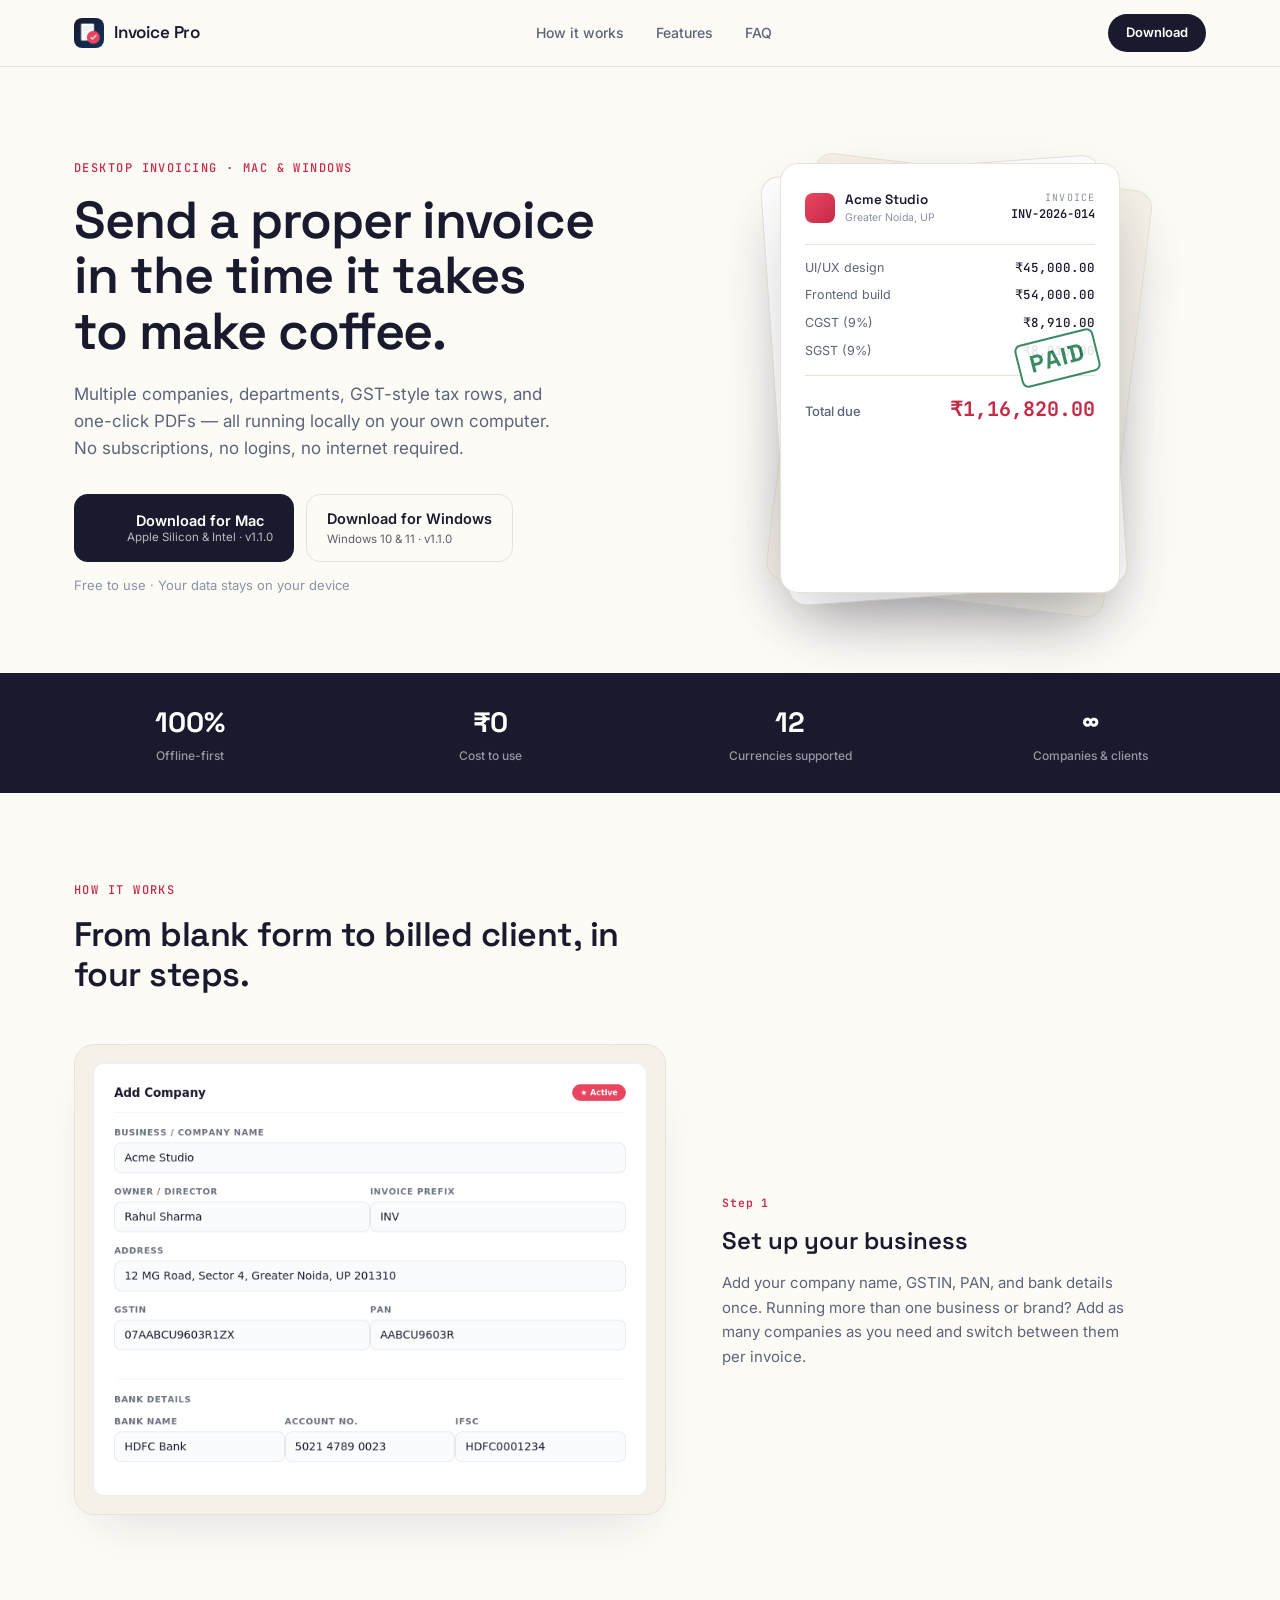
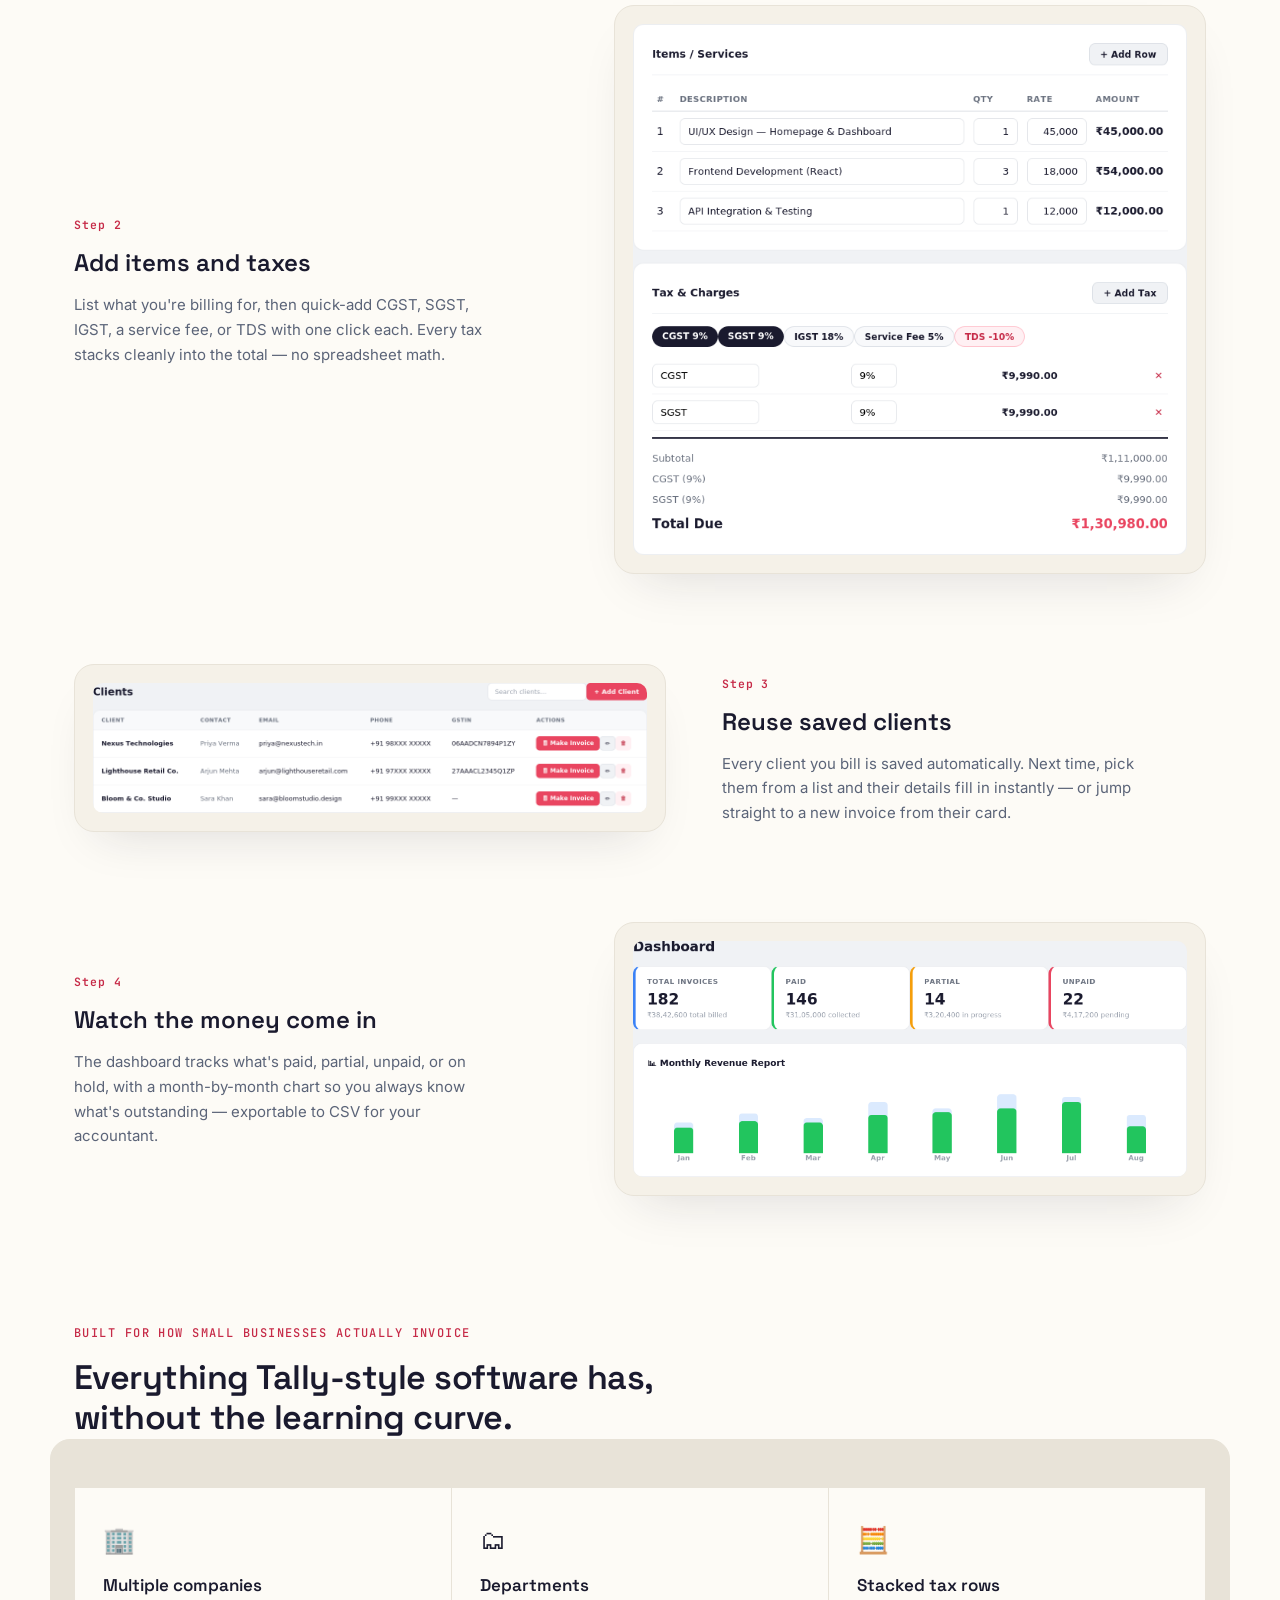
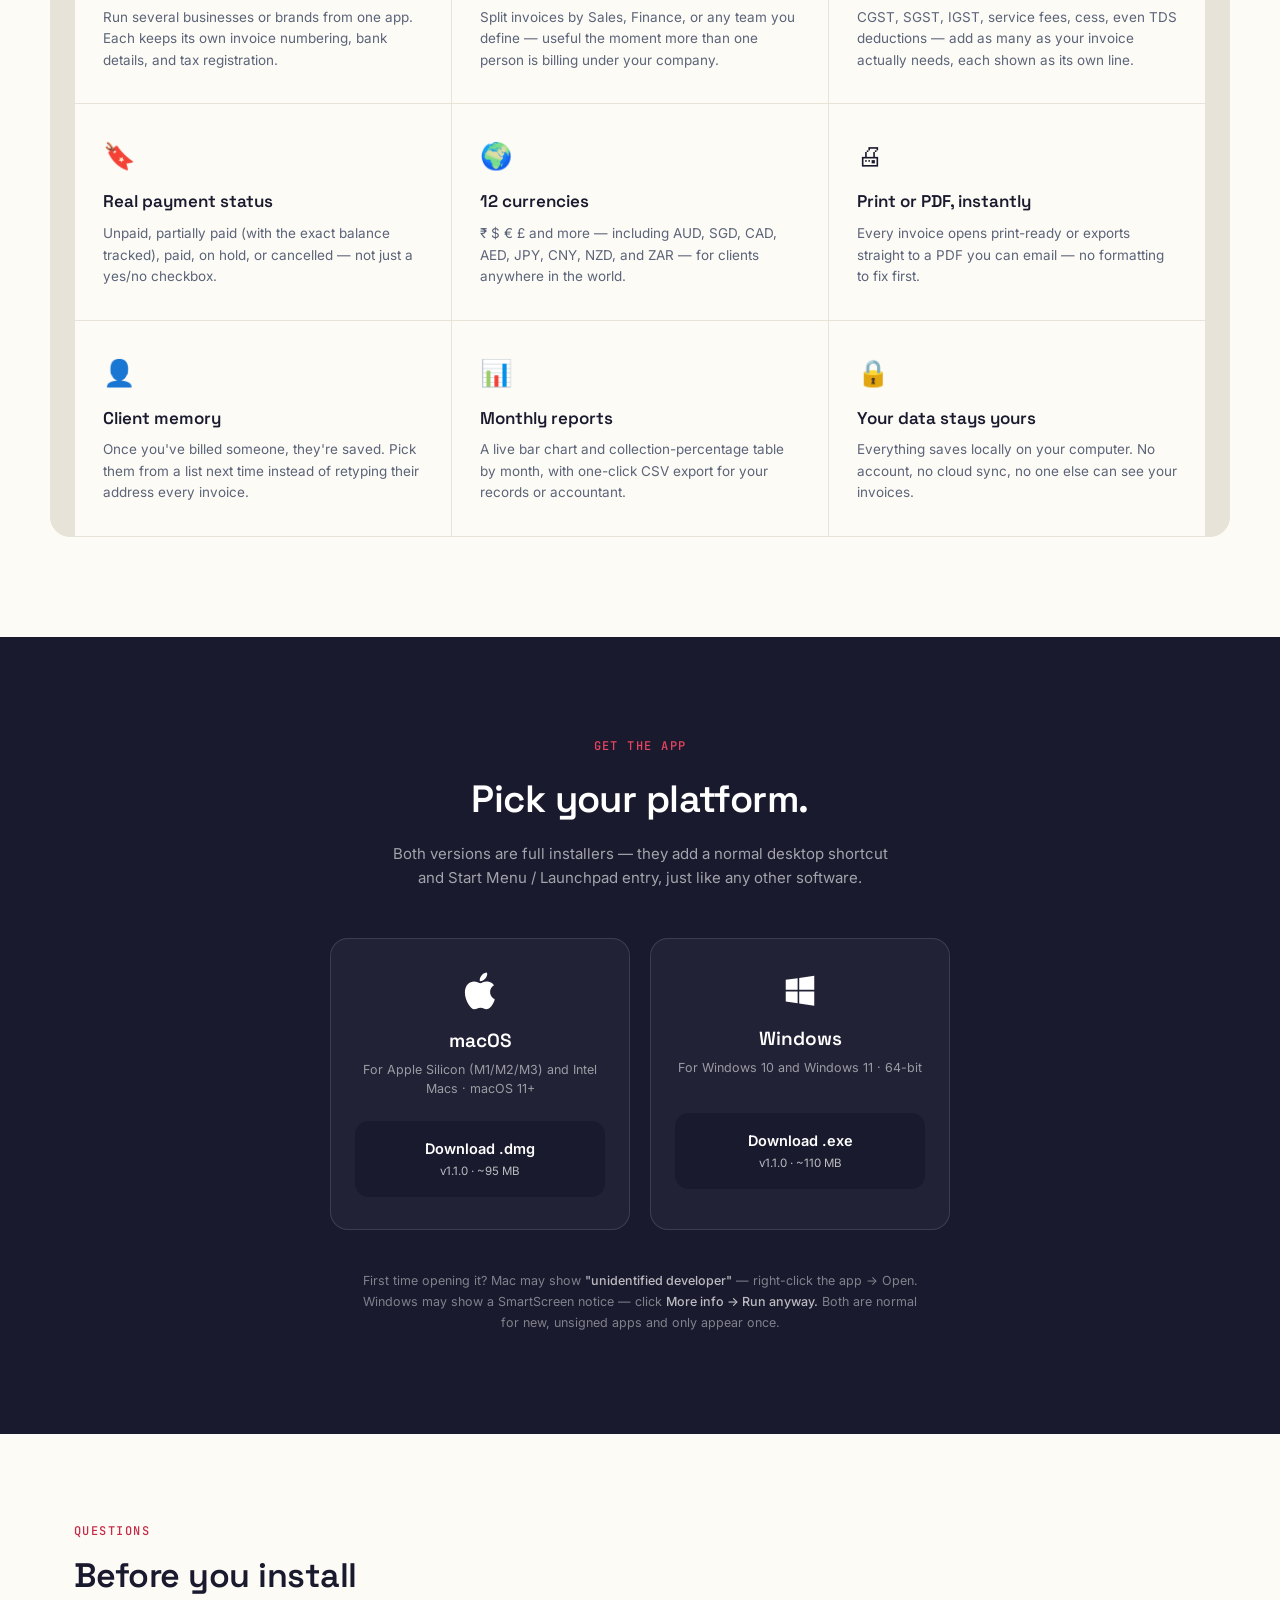
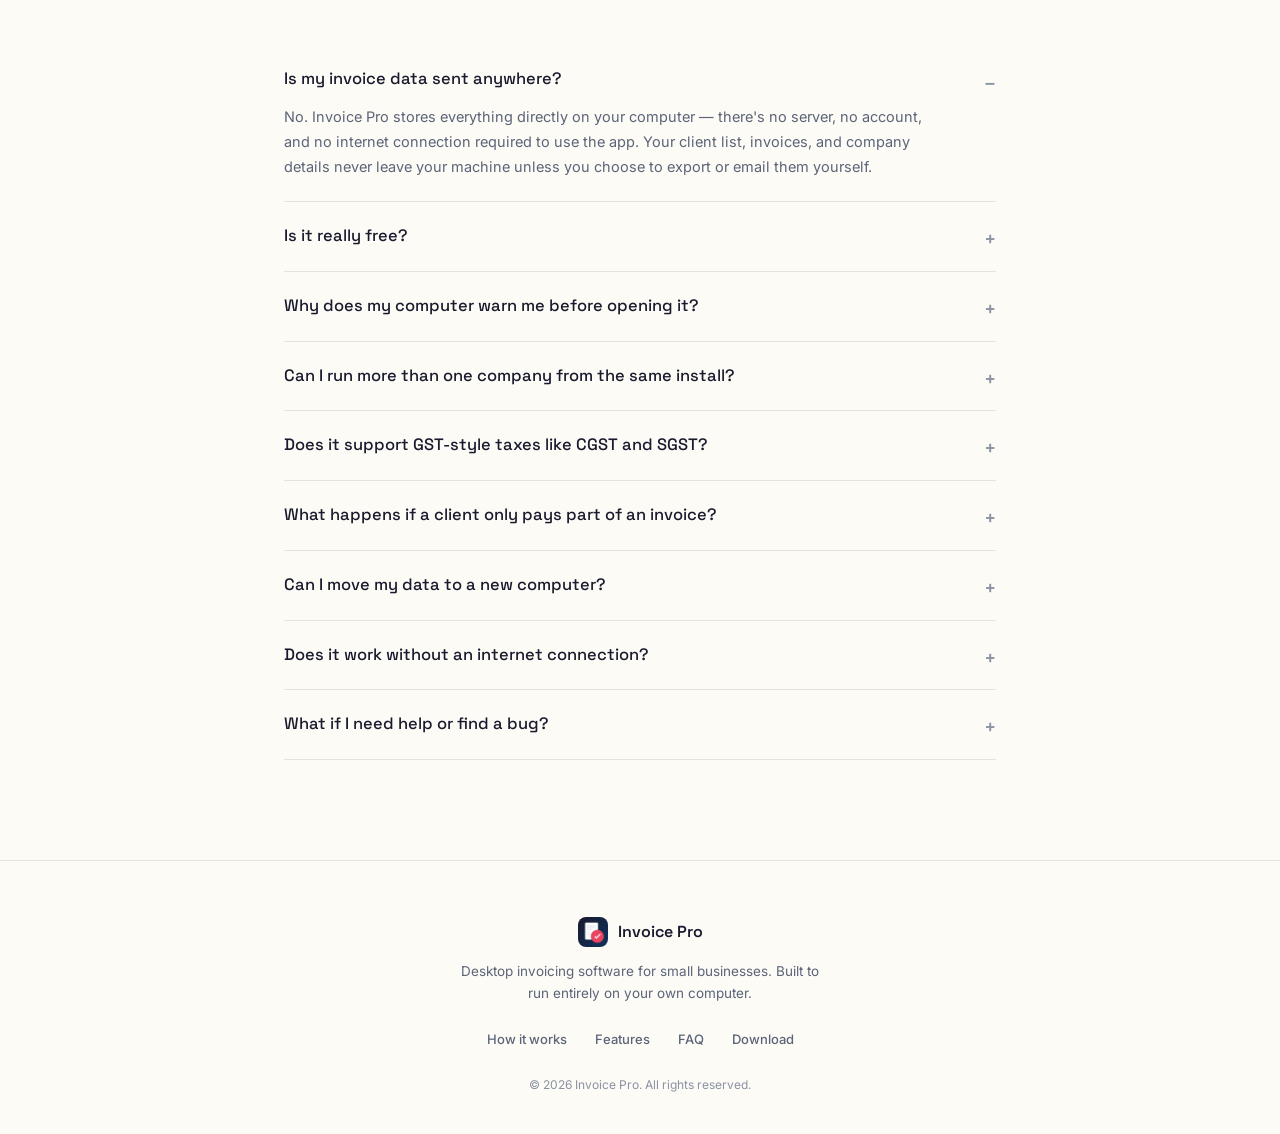
==== index.html @ 3a015b9b "Initial website" ====
<!DOCTYPE html>
<html lang="en">
<head>
<meta charset="UTF-8">
<meta name="viewport" content="width=device-width, initial-scale=1.0">
<title>Invoice Pro — Invoicing software for Mac & Windows</title>
<meta name="description" content="Invoice Pro is a desktop invoicing app for small businesses. Multiple companies, departments, GST-ready tax rows, and one-click PDF — all stored locally on your computer.">
<link rel="icon" type="image/png" sizes="32x32" href="assets/favicon-32.png">
<link rel="icon" type="image/png" sizes="16x16" href="assets/favicon-16.png">
<link rel="apple-touch-icon" href="assets/apple-touch-icon.png">
<link rel="preconnect" href="https://fonts.googleapis.com">
<link rel="preconnect" href="https://fonts.gstatic.com" crossorigin>
<link href="https://fonts.googleapis.com/css2?family=Space+Grotesk:wght@400;500;600;700&family=Inter:wght@400;500;600;700;800&family=JetBrains+Mono:wght@400;500;600&display=swap" rel="stylesheet">
<link rel="stylesheet" href="styles.css">
</head>
<body>

<!-- ═══════════════ NAV ═══════════════ -->
<header class="site-nav">
  <div class="nav-inner">
    <a href="#top" class="nav-brand">
      <img src="assets/logo.png" alt="" class="nav-logo">
      <span>Invoice Pro</span>
    </a>
    <nav class="nav-links">
      <a href="#how-it-works">How it works</a>
      <a href="#features">Features</a>
      <a href="#faq">FAQ</a>
    </nav>
    <a href="#download" class="nav-cta">Download</a>
  </div>
</header>

<main id="top">

  <!-- ═══════════════ HERO ═══════════════ -->
  <section class="hero">
    <div class="hero-inner">
      <div class="hero-copy">
        <p class="eyebrow">Desktop invoicing · Mac &amp; Windows</p>
        <h1>Send a proper invoice<br>in the time it takes<br>to make coffee.</h1>
        <p class="hero-sub">Multiple companies, departments, GST-style tax rows, and one-click PDFs — all running locally on your own computer. No subscriptions, no logins, no internet required.</p>

        <div class="hero-actions">
          <button class="btn-download primary" id="primary-download">
            <svg class="os-icon" id="primary-os-icon" viewBox="0 0 24 24" fill="none"><path d="M0 0h24v24H0z" fill="none"/></svg>
            <span>
              <strong id="primary-download-label">Download for Mac</strong>
              <small id="primary-download-sub">Apple Silicon &amp; Intel · v1.1.0</small>
            </span>
          </button>
          <a href="#download" class="btn-download secondary" id="secondary-download">
            <span>
              <strong id="secondary-download-label">Download for Windows</strong>
              <small>Windows 10 &amp; 11 · v1.1.0</small>
            </span>
          </a>
        </div>
        <p class="hero-note">Free to use · Your data stays on your device</p>
      </div>

      <div class="hero-visual" aria-hidden="true">
        <div class="ledger-stack">
          <div class="ledger-sheet sheet-back"></div>
          <div class="ledger-sheet sheet-mid"></div>
          <div class="invoice-card" id="hero-invoice">
            <div class="ic-head">
              <div class="ic-brand">
                <div class="ic-logo"></div>
                <div>
                  <div class="ic-bizname">Acme Studio</div>
                  <div class="ic-bizline">Greater Noida, UP</div>
                </div>
              </div>
              <div class="ic-title">
                <div class="ic-invoice-word">INVOICE</div>
                <div class="ic-num">INV-2026-014</div>
              </div>
            </div>
            <div class="ic-rows">
              <div class="ic-row"><span>UI/UX design</span><span class="ic-amt" data-final="₹45,000.00">₹0.00</span></div>
              <div class="ic-row"><span>Frontend build</span><span class="ic-amt" data-final="₹54,000.00">₹0.00</span></div>
              <div class="ic-row"><span>CGST (9%)</span><span class="ic-amt" data-final="₹8,910.00">₹0.00</span></div>
              <div class="ic-row"><span>SGST (9%)</span><span class="ic-amt" data-final="₹8,910.00">₹0.00</span></div>
            </div>
            <div class="ic-total-wrap">
              <div class="ic-total-row">
                <span>Total due</span>
                <span class="ic-total-amt" data-final="₹1,16,820.00">₹0.00</span>
              </div>
              <div class="ic-stamp" id="ic-stamp">PAID</div>
            </div>
          </div>
        </div>
      </div>
    </div>
  </section>

  <!-- ═══════════════ TRUST STRIP ═══════════════ -->
  <section class="trust-strip">
    <div class="trust-inner">
      <div class="trust-item"><span class="trust-num">100%</span><span>Offline-first</span></div>
      <div class="trust-item"><span class="trust-num">₹0</span><span>Cost to use</span></div>
      <div class="trust-item"><span class="trust-num">12</span><span>Currencies supported</span></div>
      <div class="trust-item"><span class="trust-num">∞</span><span>Companies &amp; clients</span></div>
    </div>
  </section>

  <!-- ═══════════════ HOW IT WORKS ═══════════════ -->
  <section class="how" id="how-it-works">
    <div class="section-head">
      <p class="eyebrow">How it works</p>
      <h2>From blank form to billed client, in four steps.</h2>
    </div>

    <div class="how-grid">
      <div class="how-step">
        <div class="how-frame">
          <img src="assets/snippet-company.png" alt="Setting up a company profile with name, GST number, and bank details">
        </div>
        <div class="how-text">
          <span class="how-tag">Step 1</span>
          <h3>Set up your business</h3>
          <p>Add your company name, GSTIN, PAN, and bank details once. Running more than one business or brand? Add as many companies as you need and switch between them per invoice.</p>
        </div>
      </div>

      <div class="how-step reverse">
        <div class="how-frame">
          <img src="assets/snippet-items-tax.png" alt="Adding line items and tax rows like CGST and SGST with quick-add buttons">
        </div>
        <div class="how-text">
          <span class="how-tag">Step 2</span>
          <h3>Add items and taxes</h3>
          <p>List what you're billing for, then quick-add CGST, SGST, IGST, a service fee, or TDS with one click each. Every tax stacks cleanly into the total — no spreadsheet math.</p>
        </div>
      </div>

      <div class="how-step">
        <div class="how-frame">
          <img src="assets/snippet-clients.png" alt="Client directory showing saved clients with a Make Invoice button">
        </div>
        <div class="how-text">
          <span class="how-tag">Step 3</span>
          <h3>Reuse saved clients</h3>
          <p>Every client you bill is saved automatically. Next time, pick them from a list and their details fill in instantly — or jump straight to a new invoice from their card.</p>
        </div>
      </div>

      <div class="how-step reverse">
        <div class="how-frame">
          <img src="assets/snippet-dashboard.png" alt="Dashboard showing monthly revenue chart and collection percentage">
        </div>
        <div class="how-text">
          <span class="how-tag">Step 4</span>
          <h3>Watch the money come in</h3>
          <p>The dashboard tracks what's paid, partial, unpaid, or on hold, with a month-by-month chart so you always know what's outstanding — exportable to CSV for your accountant.</p>
        </div>
      </div>
    </div>
  </section>

  <!-- ═══════════════ FEATURES ═══════════════ -->
  <section class="features" id="features">
    <div class="section-head">
      <p class="eyebrow">Built for how small businesses actually invoice</p>
      <h2>Everything Tally-style software has,<br>without the learning curve.</h2>
    </div>

    <div class="feature-grid">
      <div class="feature-card">
        <div class="feature-icon">🏢</div>
        <h3>Multiple companies</h3>
        <p>Run several businesses or brands from one app. Each keeps its own invoice numbering, bank details, and tax registration.</p>
      </div>
      <div class="feature-card">
        <div class="feature-icon">🗂</div>
        <h3>Departments</h3>
        <p>Split invoices by Sales, Finance, or any team you define — useful the moment more than one person is billing under your company.</p>
      </div>
      <div class="feature-card">
        <div class="feature-icon">🧮</div>
        <h3>Stacked tax rows</h3>
        <p>CGST, SGST, IGST, service fees, cess, even TDS deductions — add as many as your invoice actually needs, each shown as its own line.</p>
      </div>
      <div class="feature-card">
        <div class="feature-icon">🔖</div>
        <h3>Real payment status</h3>
        <p>Unpaid, partially paid (with the exact balance tracked), paid, on hold, or cancelled — not just a yes/no checkbox.</p>
      </div>
      <div class="feature-card">
        <div class="feature-icon">🌍</div>
        <h3>12 currencies</h3>
        <p>₹ $ € £ and more — including AUD, SGD, CAD, AED, JPY, CNY, NZD, and ZAR — for clients anywhere in the world.</p>
      </div>
      <div class="feature-card">
        <div class="feature-icon">🖨</div>
        <h3>Print or PDF, instantly</h3>
        <p>Every invoice opens print-ready or exports straight to a PDF you can email — no formatting to fix first.</p>
      </div>
      <div class="feature-card">
        <div class="feature-icon">👤</div>
        <h3>Client memory</h3>
        <p>Once you've billed someone, they're saved. Pick them from a list next time instead of retyping their address every invoice.</p>
      </div>
      <div class="feature-card">
        <div class="feature-icon">📊</div>
        <h3>Monthly reports</h3>
        <p>A live bar chart and collection-percentage table by month, with one-click CSV export for your records or accountant.</p>
      </div>
      <div class="feature-card">
        <div class="feature-icon">🔒</div>
        <h3>Your data stays yours</h3>
        <p>Everything saves locally on your computer. No account, no cloud sync, no one else can see your invoices.</p>
      </div>
    </div>
  </section>

  <!-- ═══════════════ DOWNLOAD ═══════════════ -->
  <section class="download" id="download">
    <div class="download-inner">
      <p class="eyebrow">Get the app</p>
      <h2>Pick your platform.</h2>
      <p class="download-sub">Both versions are full installers — they add a normal desktop shortcut and Start Menu / Launchpad entry, just like any other software.</p>

      <div class="download-cards">
        <div class="download-card">
          <div class="dl-icon">
            <svg viewBox="0 0 24 24" fill="currentColor" width="40" height="40"><path d="M16.365 1.43c0 1.14-.493 2.27-1.177 3.08-.744.9-2.01 1.59-3.013 1.59-.12 0-.23-.02-.3-.03-.014-.1-.04-.34-.04-.6 0-1.14.572-2.27 1.207-2.98.766-.86 2.103-1.51 3.07-1.55.027.13.053.33.053.49zm4.565 15.71c-.03.07-.463 1.58-1.518 3.12-.945 1.34-1.94 2.71-3.43 2.71-1.517 0-1.9-.88-3.63-.88-1.698 0-2.302.91-3.67.91-1.377 0-2.332-1.26-3.428-2.8-1.287-1.82-2.323-4.63-2.323-7.28 0-4.28 2.797-6.55 5.552-6.55 1.448 0 2.675.95 3.6.95.865 0 2.235-1.01 3.902-1.01.633 0 2.91.06 4.41 2.19-.116.075-2.336 1.36-2.336 4.05 0 3.1 2.694 4.2 2.78 4.23-.02.054-.43 1.46-1.42 2.91" /></svg>
          </div>
          <h3>macOS</h3>
          <p>For Apple Silicon (M1/M2/M3) and Intel Macs · macOS 11+</p>
          <a href="https://github.com/Gaganthegr8/invoice-pro-website/releases/download/v1.1.0/Invoice-Pro-1.1.0.dmg" class="btn-download primary full" id="mac-download-link">
            <strong>Download .dmg</strong>
            <small>v1.1.0 · ~95 MB</small>
          </a>
        </div>

        <div class="download-card">
          <div class="dl-icon">
            <svg viewBox="0 0 24 24" fill="currentColor" width="38" height="38"><path d="M3 5.5l7.5-1v7.4H3V5.5zm8.5-1.13L21 3v8.9H11.5V4.37zM3 12.9h7.5v7.4l-7.5-1.06v-6.34zM11.5 13h9.5v8.9l-9.5-1.34V13z"/></svg>
          </div>
          <h3>Windows</h3>
          <p>For Windows 10 and Windows 11 · 64-bit</p>
          <a href="https://github.com/Gaganthegr8/invoice-pro-website/releases/download/v1.1.0/Invoice-Pro-Setup-1.1.0.exe" class="btn-download primary full" id="win-download-link">
            <strong>Download .exe</strong>
            <small>v1.1.0 · ~110 MB</small>
          </a>
        </div>
      </div>

      <p class="download-footnote">
        First time opening it? Mac may show <em>"unidentified developer"</em> — right-click the app → Open. Windows may show a SmartScreen notice — click <em>More info → Run anyway.</em> Both are normal for new, unsigned apps and only appear once.
      </p>
    </div>
  </section>

  <!-- ═══════════════ FAQ ═══════════════ -->
  <section class="faq" id="faq">
    <div class="section-head">
      <p class="eyebrow">Questions</p>
      <h2>Before you install</h2>
    </div>

    <div class="faq-list">

      <details class="faq-item" open>
        <summary>Is my invoice data sent anywhere?</summary>
        <div class="faq-body">No. Invoice Pro stores everything directly on your computer — there's no server, no account, and no internet connection required to use the app. Your client list, invoices, and company details never leave your machine unless you choose to export or email them yourself.</div>
      </details>

      <details class="faq-item">
        <summary>Is it really free?</summary>
        <div class="faq-body">Yes — there's no subscription, no per-invoice fee, and no feature paywall. Download it, install it, and use it for as many companies, clients, and invoices as you need.</div>
      </details>

      <details class="faq-item">
        <summary>Why does my computer warn me before opening it?</summary>
        <div class="faq-body">Both Mac and Windows show a one-time warning for apps that aren't registered with a paid developer certificate. This is common for small, independent software and doesn't mean anything is wrong — on Mac, right-click the app and choose Open; on Windows, click "More info" then "Run anyway" in the SmartScreen prompt. You'll only see this the first time.</div>
      </details>

      <details class="faq-item">
        <summary>Can I run more than one company from the same install?</summary>
        <div class="faq-body">Yes. Add as many companies as you need under the Companies page — each one keeps its own name, address, GSTIN, bank details, and invoice numbering, so you can switch between them when creating a new invoice.</div>
      </details>

      <details class="faq-item">
        <summary>Does it support GST-style taxes like CGST and SGST?</summary>
        <div class="faq-body">Yes. The invoice form has one-click quick-add buttons for CGST, SGST, IGST, UGST, Cess, a generic service fee, and TDS (entered as a negative percentage so it deducts correctly). You can also add a fully custom tax with any name and percentage.</div>
      </details>

      <details class="faq-item">
        <summary>What happens if a client only pays part of an invoice?</summary>
        <div class="faq-body">Set the invoice status to "Partially Paid" and enter the amount received — the app calculates and displays the remaining balance both on screen and on the printed invoice, and reflects it in your dashboard totals.</div>
      </details>

      <details class="faq-item">
        <summary>Can I move my data to a new computer?</summary>
        <div class="faq-body">Use the "Backup Data" button in the sidebar to export everything to a single file. You can keep that as a safety copy or bring it with you when setting up the app on another machine.</div>
      </details>

      <details class="faq-item">
        <summary>Does it work without an internet connection?</summary>
        <div class="faq-body">Yes, fully. Every feature — invoices, clients, companies, reports, PDF export, and printing — works completely offline.</div>
      </details>

      <details class="faq-item">
        <summary>What if I need help or find a bug?</summary>
        <div class="faq-body">Reach out at <a href="mailto:support@yourdomain.com">support@yourdomain.com</a> — replace this with your real support email before launch.</div>
      </details>

    </div>
  </section>

</main>

<!-- ═══════════════ FOOTER ═══════════════ -->
<footer class="site-footer">
  <div class="footer-inner">
    <div class="footer-brand">
      <img src="assets/logo.png" alt="" class="nav-logo">
      <span>Invoice Pro</span>
    </div>
    <p class="footer-tag">Desktop invoicing software for small businesses. Built to run entirely on your own computer.</p>
    <div class="footer-links">
      <a href="#how-it-works">How it works</a>
      <a href="#features">Features</a>
      <a href="#faq">FAQ</a>
      <a href="#download">Download</a>
    </div>
    <p class="footer-copy">© 2026 Invoice Pro. All rights reserved.</p>
  </div>
</footer>

<script src="script.js"></script>
</body>
</html>
---- styles.css ----
/* ═══════════════ TOKENS ═══════════════ */
:root{
  --ink:#1a1a2e;
  --navy-deep:#16213e;
  --navy:#0f3460;
  --coral:#e94560;
  --coral-deep:#c62a47;
  --paper:#fdfbf6;
  --paper-dim:#f5f1e8;
  --slate:#5b6478;
  --slate-light:#8a92a3;
  --line:#e8e3d8;
  --success:#1f7a4d;
  --success-bg:#e7f4ec;

  --font-display:'Space Grotesk', sans-serif;
  --font-body:'Inter', sans-serif;
  --font-mono:'JetBrains Mono', monospace;

  --max-w:1180px;
}

*,*::before,*::after{box-sizing:border-box;margin:0;padding:0}
html{scroll-behavior:smooth}
body{
  font-family:var(--font-body);
  color:var(--ink);
  background:var(--paper);
  -webkit-font-smoothing:antialiased;
  line-height:1.5;
}
img{max-width:100%;display:block}
a{color:inherit;text-decoration:none}

@media (prefers-reduced-motion: reduce){
  *{animation-duration:0.01ms !important; animation-iteration-count:1 !important; transition-duration:0.01ms !important; scroll-behavior:auto !important;}
}

/* ═══════════════ NAV ═══════════════ */
.site-nav{
  position:sticky; top:0; z-index:100;
  background:rgba(253,251,246,0.88);
  backdrop-filter:blur(10px);
  border-bottom:1px solid var(--line);
}
.nav-inner{
  max-width:var(--max-w); margin:0 auto;
  display:flex; align-items:center; justify-content:space-between;
  padding:14px 24px;
}
.nav-brand{display:flex; align-items:center; gap:10px; font-family:var(--font-display); font-weight:600; font-size:17px; letter-spacing:-.01em}
.nav-logo{width:30px; height:30px; border-radius:8px}
.nav-links{display:flex; gap:32px}
.nav-links a{font-size:14px; font-weight:500; color:var(--slate); transition:color .15s}
.nav-links a:hover{color:var(--ink)}
.nav-cta{
  background:var(--ink); color:#fff; font-size:13px; font-weight:600;
  padding:9px 18px; border-radius:100px; transition:background .15s;
}
.nav-cta:hover{background:var(--coral)}

@media (max-width:760px){
  .nav-links{display:none}
}

/* ═══════════════ HERO ═══════════════ */
.hero{
  max-width:var(--max-w); margin:0 auto;
  padding:76px 24px 60px;
}
.hero-inner{
  display:grid; grid-template-columns:1.05fr 0.95fr; gap:56px; align-items:center;
}
.eyebrow{
  font-family:var(--font-mono); font-size:12px; font-weight:500;
  color:var(--coral-deep); text-transform:uppercase; letter-spacing:.12em;
  margin-bottom:16px;
}
.hero-copy h1{
  font-family:var(--font-display); font-size:52px; line-height:1.06;
  font-weight:600; letter-spacing:-.02em; color:var(--ink); margin-bottom:22px;
}
.hero-sub{
  font-size:17px; color:var(--slate); max-width:480px; margin-bottom:32px; line-height:1.6;
}
.hero-actions{display:flex; flex-wrap:wrap; gap:12px; margin-bottom:14px}
.hero-note{font-size:13px; color:var(--slate-light)}

.btn-download{
  display:flex; align-items:center; gap:10px;
  padding:13px 20px; border-radius:14px;
  border:1.5px solid transparent; cursor:pointer;
  font-family:var(--font-body); transition:all .15s;
}
.btn-download.primary{background:var(--ink); color:#fff}
.btn-download.primary:hover{background:var(--coral); transform:translateY(-1px)}
.btn-download.secondary{background:transparent; border-color:var(--line); color:var(--ink)}
.btn-download.secondary:hover{border-color:var(--ink)}
.btn-download strong{display:block; font-size:14.5px; font-weight:600}
.btn-download small{display:block; font-size:11.5px; opacity:.7; margin-top:1px}
.btn-download.full{width:100%; justify-content:center; flex-direction:column; align-items:center; gap:2px; padding:16px}
.os-icon{width:22px; height:22px; flex-shrink:0}

/* ── Hero visual: ledger stack ── */
.hero-visual{position:relative; display:flex; justify-content:center; padding:20px 0}
.ledger-stack{position:relative; width:340px; height:430px}
.ledger-sheet{
  position:absolute; inset:0; background:#fff;
  border-radius:18px; border:1px solid var(--line);
  box-shadow:0 30px 60px -20px rgba(26,26,46,.18);
}
.sheet-back{ transform:rotate(7deg) translate(10px, 6px); background:var(--paper-dim); }
.sheet-mid{ transform:rotate(-4deg) translate(-6px, 2px); background:#fff; }

.invoice-card{
  position:relative; width:100%; height:100%;
  background:#fff; border-radius:18px; border:1px solid var(--line);
  box-shadow:0 30px 70px -18px rgba(26,26,46,.28);
  padding:26px 24px; display:flex; flex-direction:column; gap:18px;
  overflow:hidden;
}
.ic-head{display:flex; justify-content:space-between; align-items:flex-start}
.ic-brand{display:flex; align-items:center; gap:10px}
.ic-logo{width:30px; height:30px; border-radius:8px; background:linear-gradient(135deg,var(--coral),var(--coral-deep))}
.ic-bizname{font-family:var(--font-display); font-weight:600; font-size:13.5px}
.ic-bizline{font-size:10.5px; color:var(--slate-light)}
.ic-title{text-align:right}
.ic-invoice-word{font-family:var(--font-mono); font-size:10px; letter-spacing:.12em; color:var(--slate-light)}
.ic-num{font-family:var(--font-mono); font-size:12px; font-weight:600; color:var(--ink)}

.ic-rows{display:flex; flex-direction:column; gap:9px; border-top:1px solid var(--line); border-bottom:1px solid var(--line); padding:14px 0}
.ic-row{display:flex; justify-content:space-between; font-size:12.5px; color:var(--slate)}
.ic-amt{font-family:var(--font-mono); font-weight:500; color:var(--ink); transition:opacity .3s}

.ic-total-wrap{position:relative}
.ic-total-row{display:flex; justify-content:space-between; align-items:baseline}
.ic-total-row span:first-child{font-size:13px; color:var(--slate); font-weight:500}
.ic-total-amt{font-family:var(--font-mono); font-size:20px; font-weight:700; color:var(--coral-deep)}

.ic-stamp{
  position:absolute; top:-58px; right:-2px;
  font-family:var(--font-display); font-weight:700; font-size:24px;
  color:var(--success); border:2.5px solid var(--success);
  padding:2px 10px; border-radius:7px;
  transform:rotate(-14deg) scale(0);
  opacity:0;
  letter-spacing:.06em;
  transition:transform .5s cubic-bezier(.34,1.56,.64,1), opacity .3s;
  pointer-events:none;
  white-space:nowrap;
  background:#fff;
}
.ic-stamp.show{transform:rotate(-14deg) scale(1); opacity:.88}

@media (max-width:900px){
  .hero-inner{grid-template-columns:1fr; gap:48px}
  .hero-copy h1{font-size:40px}
  .hero-visual{order:-1}
  .ledger-stack{width:280px; height:360px}
}
@media (max-width:480px){
  .hero{padding:48px 18px 40px}
  .hero-copy h1{font-size:32px}
  .btn-download{width:100%}
  .hero-actions{flex-direction:column}
  .ledger-stack{width:240px; height:310px}
  .invoice-card{padding:20px 18px; gap:14px}
  .ic-stamp{font-size:18px; padding:1px 8px; top:-44px; right:-2px}
}

/* ═══════════════ TRUST STRIP ═══════════════ */
.trust-strip{background:var(--ink); padding:28px 24px}
.trust-inner{
  max-width:var(--max-w); margin:0 auto;
  display:grid; grid-template-columns:repeat(4,1fr); gap:20px; text-align:center;
}
.trust-item{display:flex; flex-direction:column; gap:4px}
.trust-num{font-family:var(--font-display); font-size:28px; font-weight:700; color:#fff}
.trust-item span:last-child{font-size:12px; color:rgba(255,255,255,.55); font-weight:500}
@media (max-width:600px){
  .trust-inner{grid-template-columns:repeat(2,1fr); gap:24px}
}

/* ═══════════════ SECTION HEAD (shared) ═══════════════ */
.section-head{max-width:var(--max-w); margin:0 auto; padding:88px 24px 0; text-align:left}
.section-head h2{
  font-family:var(--font-display); font-size:34px; font-weight:600;
  letter-spacing:-.015em; color:var(--ink); max-width:600px; line-height:1.2;
}
@media (max-width:600px){
  .section-head{padding:60px 20px 0}
  .section-head h2{font-size:26px}
}

/* ═══════════════ HOW IT WORKS ═══════════════ */
.how{padding-bottom:40px}
.how-grid{max-width:var(--max-w); margin:0 auto; padding:48px 24px 0; display:flex; flex-direction:column; gap:90px}
.how-step{display:grid; grid-template-columns:1.1fr 0.9fr; gap:56px; align-items:center}
.how-step.reverse{grid-template-columns:0.9fr 1.1fr}
.how-step.reverse .how-frame{order:2}
.how-step.reverse .how-text{order:1}

.how-frame{
  background:var(--paper-dim); border-radius:20px; border:1px solid var(--line);
  padding:18px; box-shadow:0 24px 50px -24px rgba(26,26,46,.15);
}
.how-frame img{border-radius:10px; width:100%}

.how-tag{font-family:var(--font-mono); font-size:11.5px; font-weight:600; color:var(--coral-deep); letter-spacing:.08em}
.how-text h3{font-family:var(--font-display); font-size:24px; font-weight:600; margin:10px 0 12px; color:var(--ink)}
.how-text p{font-size:15px; color:var(--slate); line-height:1.65; max-width:420px}

@media (max-width:860px){
  .how-step, .how-step.reverse{grid-template-columns:1fr; gap:28px}
  .how-step.reverse .how-frame{order:1}
  .how-step.reverse .how-text{order:2}
  .how-grid{gap:56px}
}

/* ═══════════════ FEATURES ═══════════════ */
.features{padding-bottom:40px}
.feature-grid{
  max-width:var(--max-w); margin:0 auto; padding:48px 24px 0;
  display:grid; grid-template-columns:repeat(3,1fr); gap:1px;
  background:var(--line); border:1px solid var(--line); border-radius:20px; overflow:hidden;
}
.feature-card{background:var(--paper); padding:32px 28px}
.feature-icon{font-size:26px; margin-bottom:14px}
.feature-card h3{font-family:var(--font-display); font-size:17px; font-weight:600; margin-bottom:8px; color:var(--ink)}
.feature-card p{font-size:13.5px; color:var(--slate); line-height:1.6}

@media (max-width:860px){
  .feature-grid{grid-template-columns:repeat(2,1fr)}
}
@media (max-width:560px){
  .feature-grid{grid-template-columns:1fr}
}

/* ═══════════════ DOWNLOAD ═══════════════ */
.download{background:var(--ink); padding:100px 24px; margin-top:60px}
.download-inner{max-width:var(--max-w); margin:0 auto; text-align:center}
.download .eyebrow{color:var(--coral); text-align:center}
.download h2{
  font-family:var(--font-display); font-size:38px; font-weight:600;
  color:#fff; letter-spacing:-.015em; margin-bottom:14px;
}
.download-sub{color:rgba(255,255,255,.6); max-width:520px; margin:0 auto 48px; font-size:15px; line-height:1.6}

.download-cards{display:grid; grid-template-columns:repeat(2,1fr); gap:20px; max-width:620px; margin:0 auto}
.download-card{
  background:rgba(255,255,255,.04); border:1px solid rgba(255,255,255,.12);
  border-radius:18px; padding:32px 24px; text-align:center;
}
.dl-icon{color:#fff; display:flex; justify-content:center; margin-bottom:16px}
.download-card h3{font-family:var(--font-display); font-size:19px; font-weight:600; color:#fff; margin-bottom:6px}
.download-card p{font-size:12.5px; color:rgba(255,255,255,.55); margin-bottom:22px; min-height:32px}

.download-footnote{
  max-width:560px; margin:40px auto 0; font-size:12.5px;
  color:rgba(255,255,255,.45); line-height:1.7;
}
.download-footnote em{color:rgba(255,255,255,.7); font-style:normal; font-weight:500}

@media (max-width:560px){
  .download-cards{grid-template-columns:1fr}
  .download{padding:70px 20px}
}

/* ═══════════════ FAQ ═══════════════ */
.faq{padding-bottom:100px}
.faq-list{max-width:760px; margin:0 auto; padding:48px 24px 0}
.faq-item{
  border-bottom:1px solid var(--line); padding:22px 0;
}
.faq-item summary{
  font-family:var(--font-display); font-size:16.5px; font-weight:500;
  cursor:pointer; list-style:none; position:relative; padding-right:30px;
  color:var(--ink);
}
.faq-item summary::-webkit-details-marker{display:none}
.faq-item summary::after{
  content:'+'; position:absolute; right:0; top:0;
  font-size:20px; color:var(--slate-light); transition:transform .2s;
}
.faq-item[open] summary::after{ content:'–'; }
.faq-body{font-size:14.5px; color:var(--slate); line-height:1.7; margin-top:14px; max-width:640px}
.faq-body a{color:var(--coral-deep); font-weight:500; text-decoration:underline}

/* ═══════════════ FOOTER ═══════════════ */
.site-footer{border-top:1px solid var(--line); padding:56px 24px 40px}
.footer-inner{max-width:var(--max-w); margin:0 auto; text-align:center}
.footer-brand{display:flex; align-items:center; justify-content:center; gap:10px; font-family:var(--font-display); font-weight:600; font-size:16px; margin-bottom:14px}
.footer-tag{font-size:13.5px; color:var(--slate); max-width:380px; margin:0 auto 26px; line-height:1.6}
.footer-links{display:flex; justify-content:center; gap:28px; margin-bottom:26px}
.footer-links a{font-size:13px; color:var(--slate); font-weight:500}
.footer-links a:hover{color:var(--ink)}
.footer-copy{font-size:12px; color:var(--slate-light)}
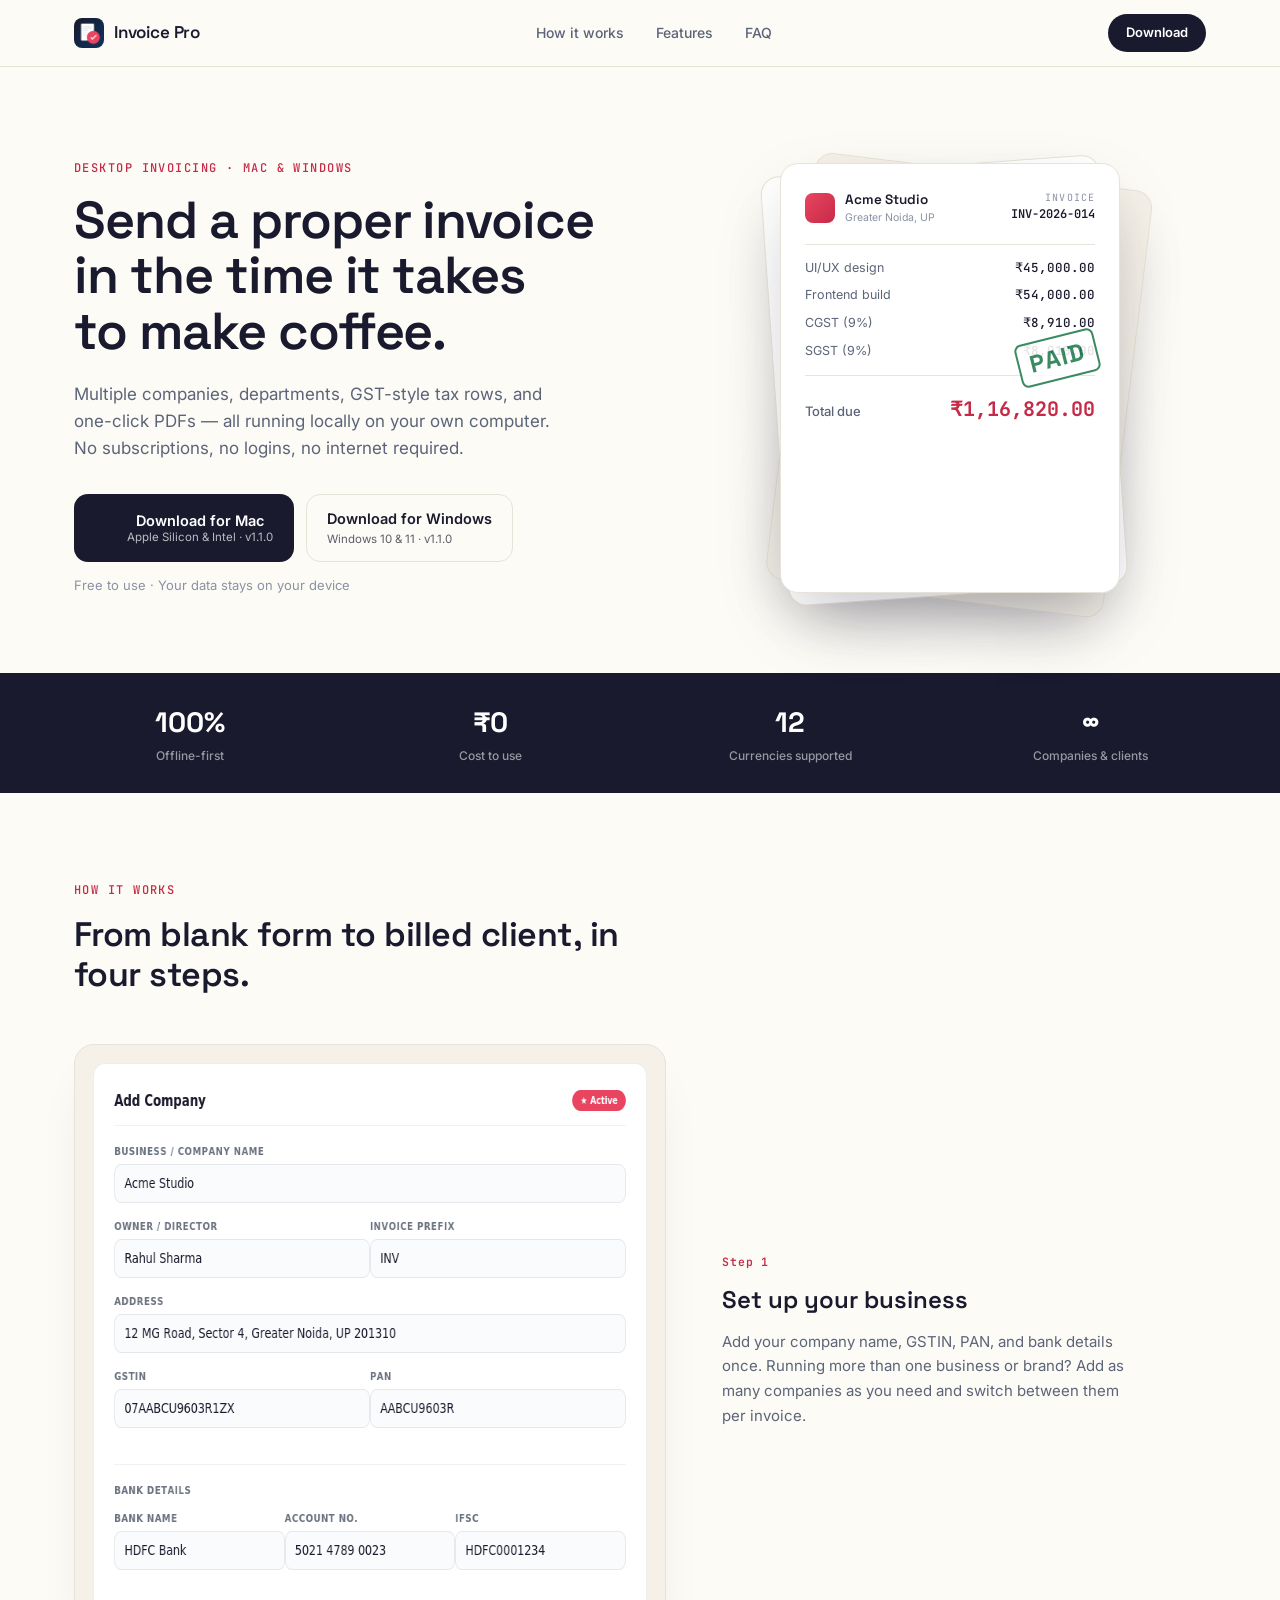
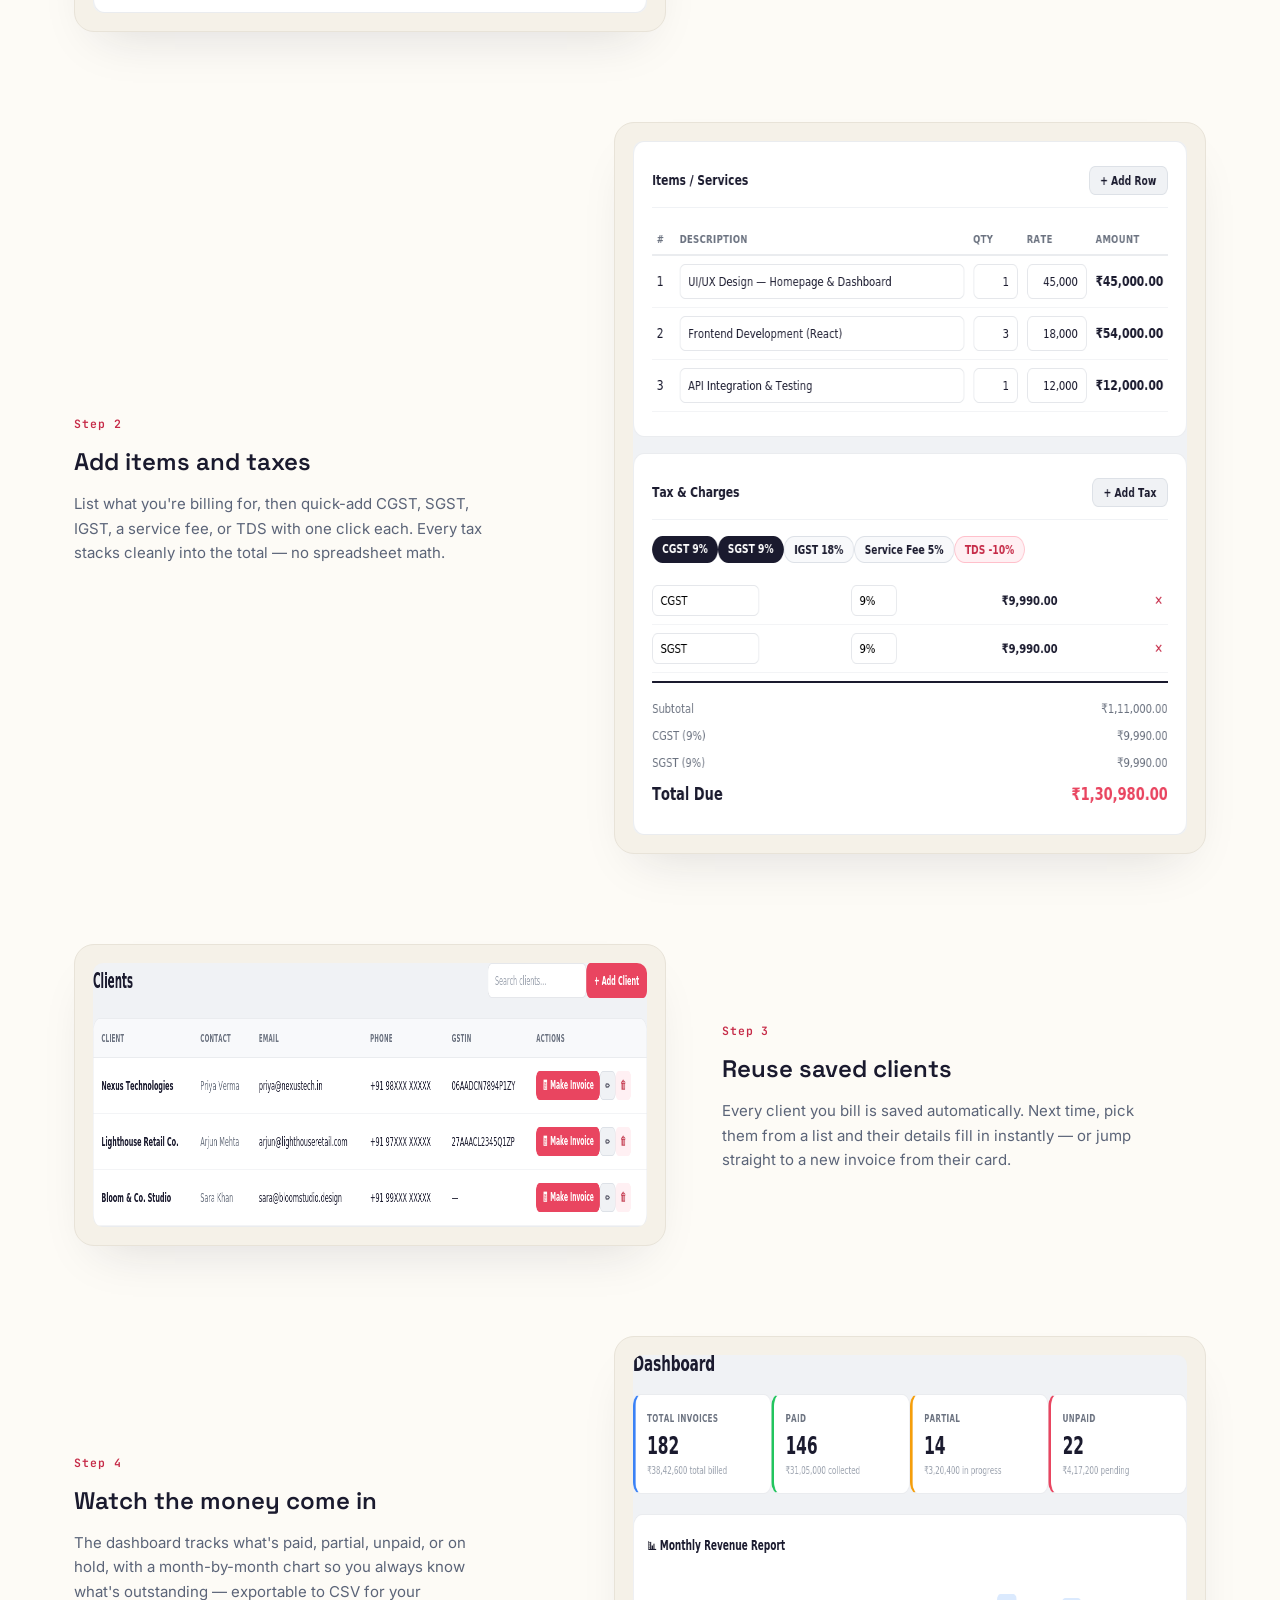
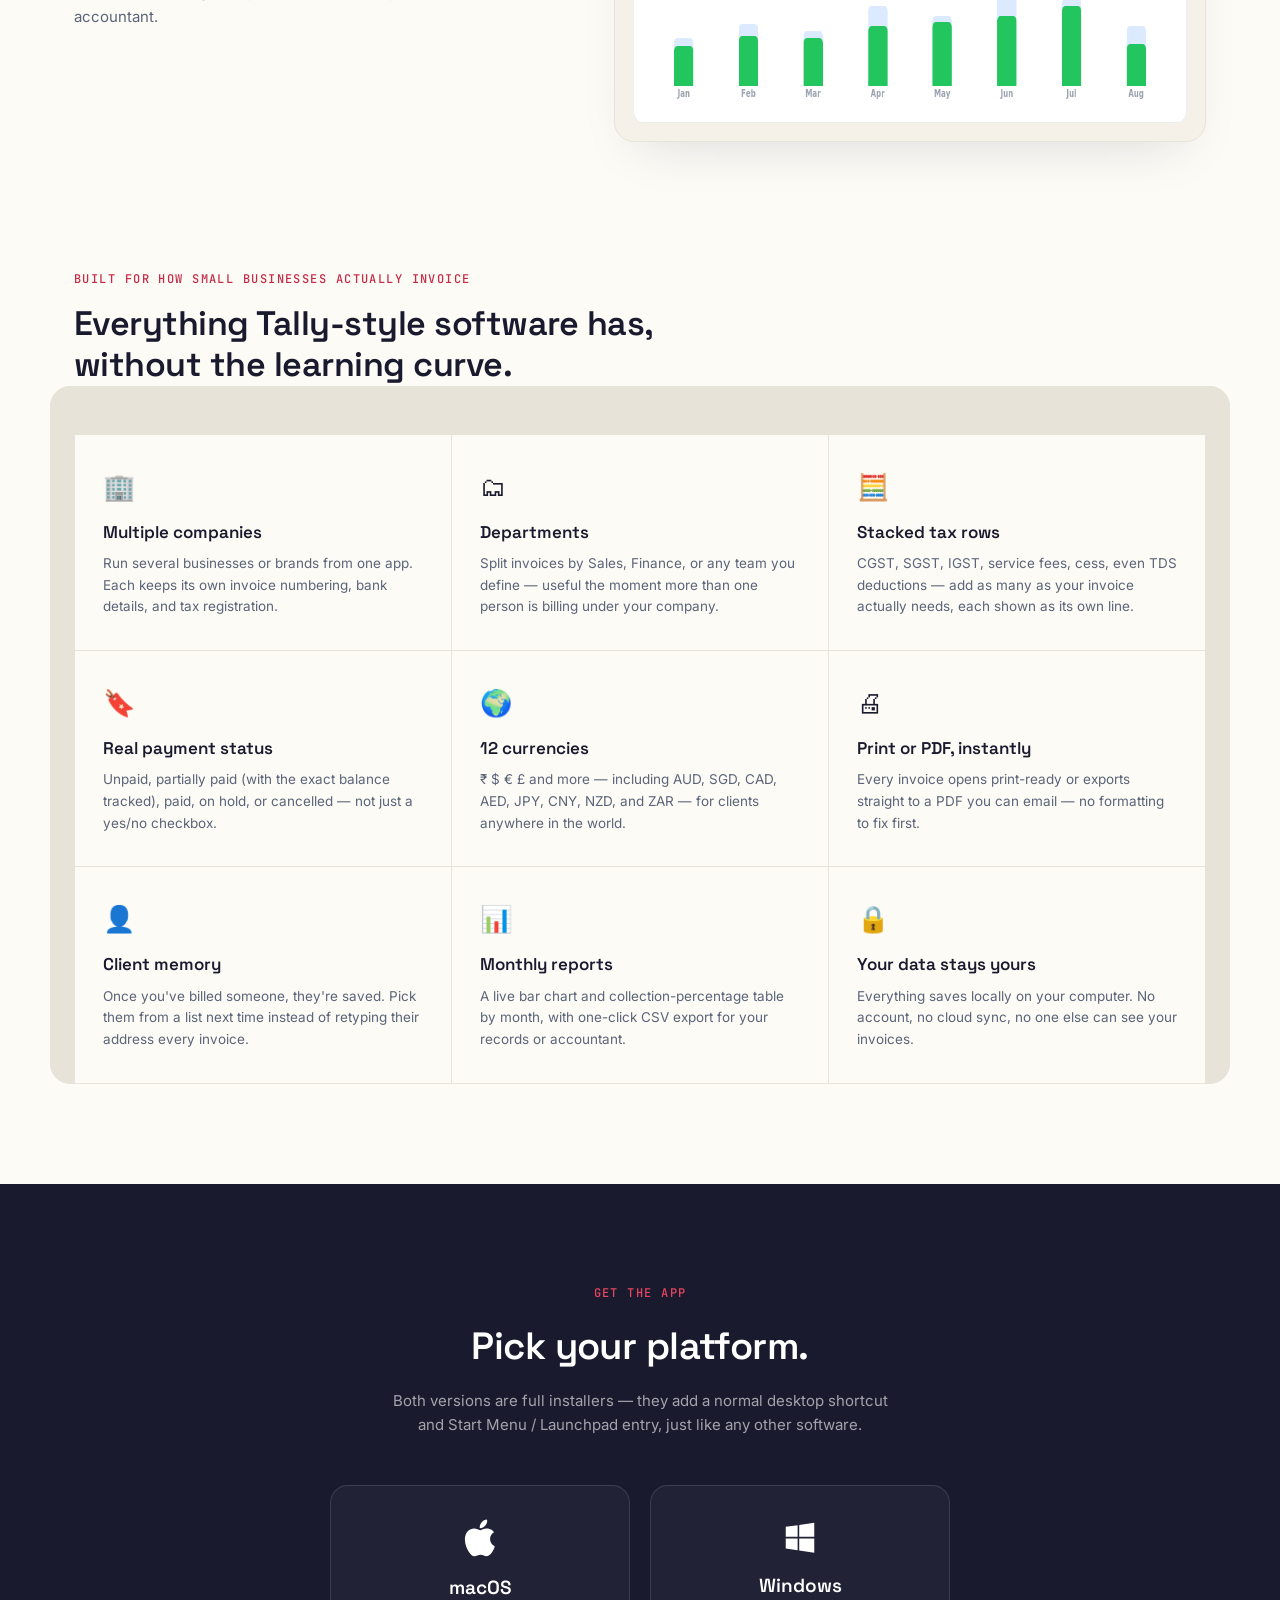
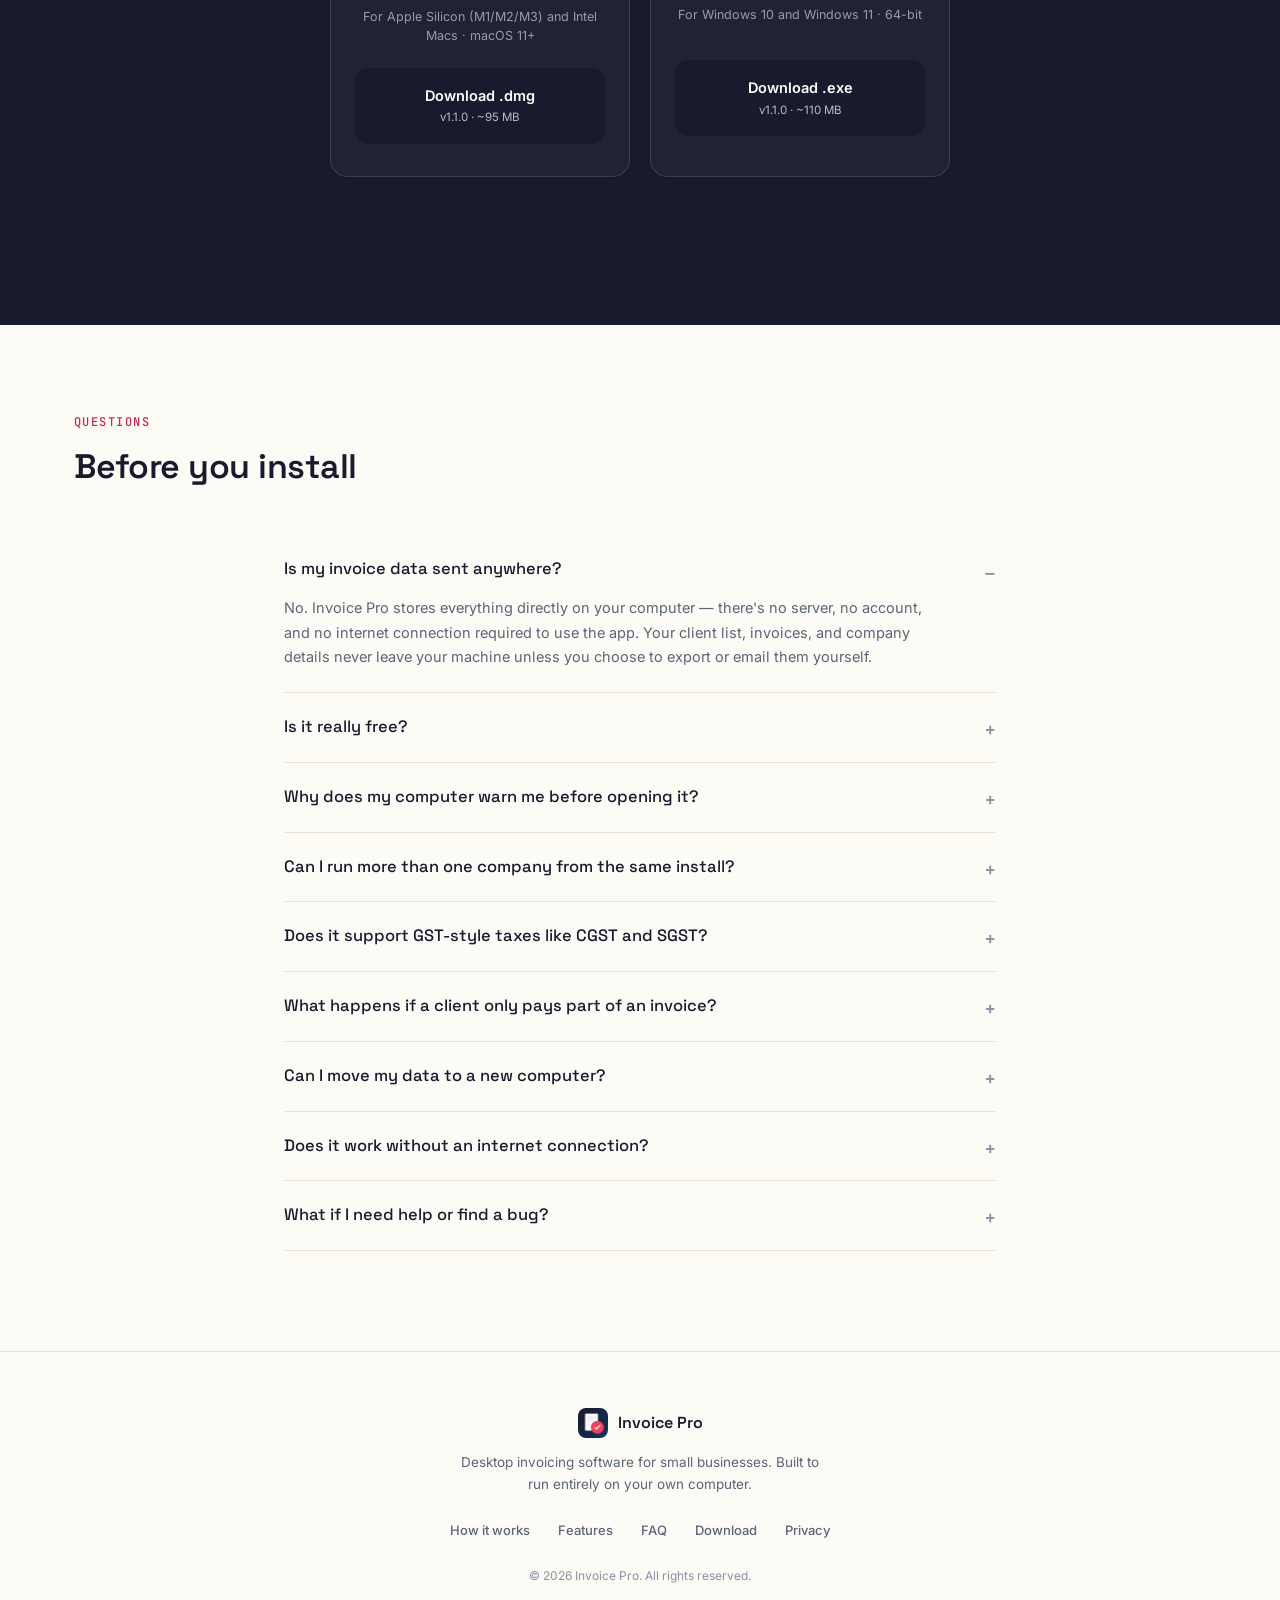
==== commit 5b1a06d4: "Add AdSense and GA4 to all pages consistently" ====
--- a/index.html
+++ b/index.html
@@ -3,8 +3,27 @@
 <head>
 <meta charset="UTF-8">
 <meta name="viewport" content="width=device-width, initial-scale=1.0">
-<title>Invoice Pro — Invoicing software for Mac & Windows</title>
-<meta name="description" content="Invoice Pro is a desktop invoicing app for small businesses. Multiple companies, departments, GST-ready tax rows, and one-click PDF — all stored locally on your computer.">
+<title>Invoice Pro — Free Invoicing Software for Mac & Windows</title>
+<meta name="description" content="Invoice Pro is a free desktop invoicing app for small businesses. Multiple companies, departments, GST-ready CGST/SGST tax rows, and one-click PDF — all stored locally on your computer.">
+<meta name="robots" content="index, follow">
+<link rel="canonical" href="https://freeinvoice4u.com/">
+
+<!-- Open Graph / social sharing preview -->
+<meta property="og:type" content="website">
+<meta property="og:url" content="https://freeinvoice4u.com/">
+<meta property="og:title" content="Invoice Pro — Free Invoicing Software for Mac & Windows">
+<meta property="og:description" content="Send a proper invoice in the time it takes to make coffee. Multiple companies, GST-ready tax rows, and one-click PDFs — free and fully offline.">
+<meta property="og:image" content="https://freeinvoice4u.com/assets/og-image.jpg">
+<meta property="og:image:width" content="1200">
+<meta property="og:image:height" content="630">
+<meta property="og:site_name" content="Invoice Pro">
+
+<!-- Twitter Card -->
+<meta name="twitter:card" content="summary_large_image">
+<meta name="twitter:title" content="Invoice Pro — Free Invoicing Software for Mac & Windows">
+<meta name="twitter:description" content="Send a proper invoice in the time it takes to make coffee. Multiple companies, GST-ready tax rows, and one-click PDFs — free and fully offline.">
+<meta name="twitter:image" content="https://freeinvoice4u.com/assets/og-image.jpg">
+
 <link rel="icon" type="image/png" sizes="32x32" href="assets/favicon-32.png">
 <link rel="icon" type="image/png" sizes="16x16" href="assets/favicon-16.png">
 <link rel="apple-touch-icon" href="assets/apple-touch-icon.png">
@@ -12,6 +31,39 @@
 <link rel="preconnect" href="https://fonts.gstatic.com" crossorigin>
 <link href="https://fonts.googleapis.com/css2?family=Space+Grotesk:wght@400;500;600;700&family=Inter:wght@400;500;600;700;800&family=JetBrains+Mono:wght@400;500;600&display=swap" rel="stylesheet">
 <link rel="stylesheet" href="styles.css">
+
+<!-- Structured data for search engines (helps eligibility for rich results) -->
+<script type="application/ld+json">
+{
+  "@context": "https://schema.org",
+  "@type": "SoftwareApplication",
+  "name": "Invoice Pro",
+  "operatingSystem": "macOS, Windows",
+  "applicationCategory": "BusinessApplication",
+  "description": "Free desktop invoicing software for small businesses. Multiple companies, departments, GST-ready tax rows, and one-click PDF export — all stored locally on your computer.",
+  "offers": {
+    "@type": "Offer",
+    "price": "0",
+    "priceCurrency": "USD"
+  },
+  "url": "https://freeinvoice4u.com/"
+}
+</script>
+
+<!-- Google Analytics (GA4) -->
+<!-- Replace G-MYVFQKL49J below with your real Measurement ID from analytics.google.com -->
+<script async src="https://www.googletagmanager.com/gtag/js?id=G-MYVFQKL49J"></script>
+<script>
+  window.dataLayer = window.dataLayer || [];
+  function gtag(){dataLayer.push(arguments);}
+  gtag('js', new Date());
+  gtag('config', 'G-MYVFQKL49J');
+</script>
+
+<!-- Google AdSense -->
+<script async src="https://pagead2.googlesyndication.com/pagead/js/adsbygoogle.js?client=ca-pub-1694746758452499"
+     crossorigin="anonymous"></script>
+
 </head>
 <body>
 
@@ -116,7 +168,7 @@
     <div class="how-grid">
       <div class="how-step">
         <div class="how-frame">
-          <img src="assets/snippet-company.png" alt="Setting up a company profile with name, GST number, and bank details">
+          <img src="assets/snippet-company.png" alt="Setting up a company profile with name, GST number, and bank details" loading="lazy" width="704" height="550">
         </div>
         <div class="how-text">
           <span class="how-tag">Step 1</span>
@@ -127,7 +179,7 @@
 
       <div class="how-step reverse">
         <div class="how-frame">
-          <img src="assets/snippet-items-tax.png" alt="Adding line items and tax rows like CGST and SGST with quick-add buttons">
+          <img src="assets/snippet-items-tax.png" alt="Adding line items and tax rows like CGST and SGST with quick-add buttons" loading="lazy" width="724" height="694">
         </div>
         <div class="how-text">
           <span class="how-tag">Step 2</span>
@@ -138,7 +190,7 @@
 
       <div class="how-step">
         <div class="how-frame">
-          <img src="assets/snippet-clients.png" alt="Client directory showing saved clients with a Make Invoice button">
+          <img src="assets/snippet-clients.png" alt="Client directory showing saved clients with a Make Invoice button" loading="lazy" width="1124" height="264">
         </div>
         <div class="how-text">
           <span class="how-tag">Step 3</span>
@@ -149,7 +201,7 @@
 
       <div class="how-step reverse">
         <div class="how-frame">
-          <img src="assets/snippet-dashboard.png" alt="Dashboard showing monthly revenue chart and collection percentage">
+          <img src="assets/snippet-dashboard.png" alt="Dashboard showing monthly revenue chart and collection percentage" loading="lazy" width="864" height="368">
         </div>
         <div class="how-text">
           <span class="how-tag">Step 4</span>
@@ -306,7 +358,7 @@
 
       <details class="faq-item">
         <summary>What if I need help or find a bug?</summary>
-        <div class="faq-body">Reach out at <a href="mailto:support@yourdomain.com">support@yourdomain.com</a> — replace this with your real support email before launch.</div>
+        <div class="faq-body">Reach out at <a href="mailto:support@freeinvoice4u.com">support@freeinvoice4u.com</a> and we'll get back to you as soon as we can.</div>
       </details>
 
     </div>
@@ -327,6 +379,7 @@
       <a href="#features">Features</a>
       <a href="#faq">FAQ</a>
       <a href="#download">Download</a>
+      <a href="privacy.html">Privacy</a>
     </div>
     <p class="footer-copy">© 2026 Invoice Pro. All rights reserved.</p>
   </div>
--- a/styles.css
+++ b/styles.css
@@ -255,11 +255,30 @@
 .download-card h3{font-family:var(--font-display); font-size:19px; font-weight:600; color:#fff; margin-bottom:6px}
 .download-card p{font-size:12.5px; color:rgba(255,255,255,.55); margin-bottom:22px; min-height:32px}
 
-.download-footnote{
-  max-width:560px; margin:40px auto 0; font-size:12.5px;
-  color:rgba(255,255,255,.45); line-height:1.7;
-}
-.download-footnote em{color:rgba(255,255,255,.7); font-style:normal; font-weight:500}
+.install-help{
+  display:grid; grid-template-columns:1fr 1fr; gap:18px;
+  max-width:820px; margin:48px auto 0; text-align:left;
+}
+.install-help-card{
+  background:rgba(255,255,255,.05); border:1px solid rgba(255,255,255,.12);
+  border-radius:16px; padding:24px 26px;
+}
+.install-help-card h4{
+  font-family:var(--font-display); font-size:15.5px; font-weight:600;
+  color:#fff; margin-bottom:10px;
+}
+.install-help-card > p{font-size:13px; color:rgba(255,255,255,.55); line-height:1.6; margin-bottom:14px}
+.install-help-card ol{margin:0 0 14px; padding-left:20px; display:flex; flex-direction:column; gap:7px}
+.install-help-card ol li{font-size:13px; color:rgba(255,255,255,.8); line-height:1.5}
+.install-help-card ol li strong{color:#fff}
+.install-help-note{
+  font-size:12px; color:rgba(255,255,255,.45); margin:0;
+  padding-top:12px; border-top:1px solid rgba(255,255,255,.1);
+}
+
+@media (max-width:700px){
+  .install-help{grid-template-columns:1fr}
+}
 
 @media (max-width:560px){
   .download-cards{grid-template-columns:1fr}
